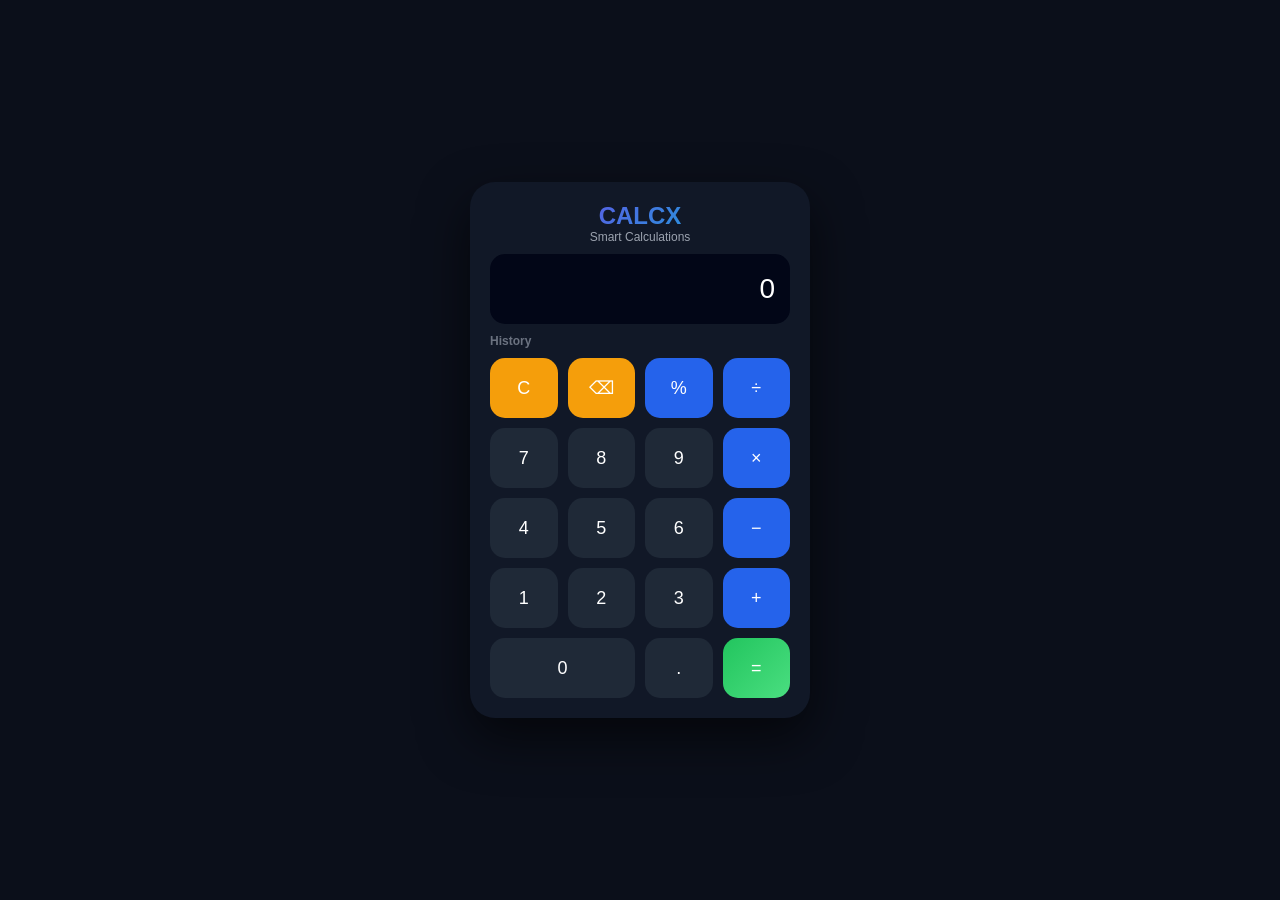
==== index.html @ fdb530c4 "Add files via upload" ====
<!DOCTYPE html>
<html lang="en">
<head>
<meta charset="UTF-8">
<meta name="viewport" content="width=device-width, initial-scale=1.0">
<title>CALCX</title>

<link rel="stylesheet" href="style.css">
</head>

<body>

<div class="app">

    <!-- Header -->
    <div class="header">
        <h1>CALCX</h1>
        <p>Smart Calculations</p>
    </div>

    <!-- Display -->
    <div class="display">
        <input type="text" id="display" disabled>
    </div>

    <!-- History -->
    <div class="history">
        <h3>History</h3>
        <ul id="historyList"></ul>
    </div>

    <!-- Buttons -->
    <div class="buttons">

        <button onclick="clearAll()" class="function">C</button>
        <button onclick="deleteLast()" class="function">⌫</button>
        <button onclick="append('%')" class="operator">%</button>
        <button onclick="append('/')" class="operator">÷</button>

        <button onclick="append('7')">7</button>
        <button onclick="append('8')">8</button>
        <button onclick="append('9')">9</button>
        <button onclick="append('*')" class="operator">×</button>

        <button onclick="append('4')">4</button>
        <button onclick="append('5')">5</button>
        <button onclick="append('6')">6</button>
        <button onclick="append('-')" class="operator">−</button>

        <button onclick="append('1')">1</button>
        <button onclick="append('2')">2</button>
        <button onclick="append('3')">3</button>
        <button onclick="append('+')" class="operator">+</button>

        <button onclick="append('0')" class="zero">0</button>
        <button onclick="append('.')">.</button>
        <button onclick="calculate()" class="equal">=</button>

    </div>

</div>

<audio id="clickSound" src="click.mp3"></audio>

<script src="script.js"></script>
</body>
</html>
---- style.css ----
:root {
    --bg: #0b0f1a;
    --card: #111827;
    --accent: linear-gradient(135deg, #7c3aed, #06b6d4);
    --btn: #1f2937;
    --text: #ffffff;
}

* {
    margin: 0;
    padding: 0;
    box-sizing: border-box;
    font-family: 'Segoe UI', sans-serif;
}

body {
    background: var(--bg);
    display: flex;
    justify-content: center;
    align-items: center;
    height: 100vh;
}

/* App container */
.app {
    width: 340px;
    background: var(--card);
    border-radius: 25px;
    padding: 20px;
    box-shadow: 0 20px 50px rgba(0,0,0,0.6);
}

/* Header */
.header {
    text-align: center;
    margin-bottom: 10px;
}

.header h1 {
    font-size: 24px;
    background: var(--accent);
    -webkit-background-clip: text;
    color: transparent;
}

.header p {
    font-size: 12px;
    color: #9ca3af;
}

/* Display */
.display input {
    width: 100%;
    height: 70px;
    background: #020617;
    border: none;
    border-radius: 15px;
    color: white;
    font-size: 28px;
    text-align: right;
    padding: 15px;
    margin-bottom: 10px;
}

/* History */
.history {
    max-height: 120px;
    overflow-y: auto;
    margin-bottom: 10px;
}

.history h3 {
    font-size: 12px;
    color: #6b7280;
}

.history li {
    font-size: 13px;
    padding: 3px 0;
    border-bottom: 1px solid rgba(255,255,255,0.05);
}

/* Buttons */
.buttons {
    display: grid;
    grid-template-columns: repeat(4, 1fr);
    gap: 10px;
}

button {
    height: 60px;
    border: none;
    border-radius: 15px;
    background: var(--btn);
    color: white;
    font-size: 18px;
    cursor: pointer;
    transition: 0.2s;
}

button:hover {
    transform: scale(1.05);
}

/* Special */
.operator {
    background: #2563eb;
}

.function {
    background: #f59e0b;
}

.equal {
    background: linear-gradient(135deg, #22c55e, #4ade80);
}

.zero {
    grid-column: span 2;
}
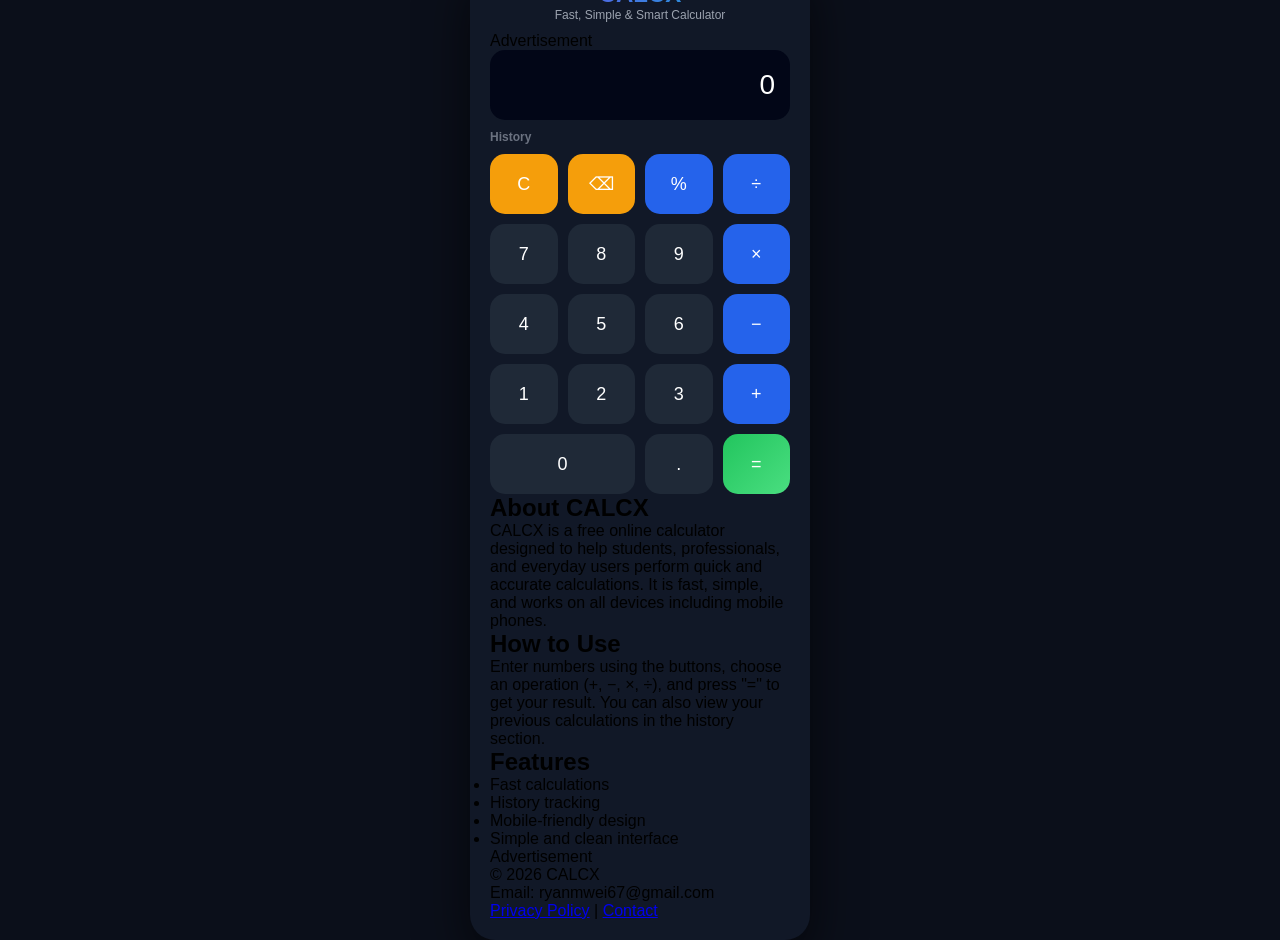
==== commit 0019c887: "Revamp index.html for CALCX calculator Updated the layout and content of the CALCX calculator page, " ====
--- a/index.html
+++ b/index.html
@@ -3,7 +3,7 @@
 <head>
 <meta charset="UTF-8">
 <meta name="viewport" content="width=device-width, initial-scale=1.0">
-<title>CALCX</title>
+<title>CALCX - Smart Calculator</title>
 
 <link rel="stylesheet" href="style.css">
 </head>
@@ -13,50 +13,96 @@
 <div class="app">
 
     <!-- Header -->
-    <div class="header">
+    <header class="header">
         <h1>CALCX</h1>
-        <p>Smart Calculations</p>
+        <p>Fast, Simple & Smart Calculator</p>
+    </header>
+
+    <!-- Top Ad Space -->
+    <div class="ad-space">
+        <!-- AdSense code will go here -->
+        <p>Advertisement</p>
     </div>
 
-    <!-- Display -->
-    <div class="display">
-        <input type="text" id="display" disabled>
+    <!-- Calculator -->
+    <section class="calculator">
+
+        <div class="display">
+            <input type="text" id="display" disabled>
+        </div>
+
+        <div class="history">
+            <h3>History</h3>
+            <ul id="historyList"></ul>
+        </div>
+
+        <div class="buttons">
+            <button onclick="clearAll()" class="function">C</button>
+            <button onclick="deleteLast()" class="function">⌫</button>
+            <button onclick="append('%')" class="operator">%</button>
+            <button onclick="append('/')" class="operator">÷</button>
+
+            <button onclick="append('7')">7</button>
+            <button onclick="append('8')">8</button>
+            <button onclick="append('9')">9</button>
+            <button onclick="append('*')" class="operator">×</button>
+
+            <button onclick="append('4')">4</button>
+            <button onclick="append('5')">5</button>
+            <button onclick="append('6')">6</button>
+            <button onclick="append('-')" class="operator">−</button>
+
+            <button onclick="append('1')">1</button>
+            <button onclick="append('2')">2</button>
+            <button onclick="append('3')">3</button>
+            <button onclick="append('+')" class="operator">+</button>
+
+            <button onclick="append('0')" class="zero">0</button>
+            <button onclick="append('.')">.</button>
+            <button onclick="calculate()" class="equal">=</button>
+        </div>
+
+    </section>
+
+    <!-- About Section -->
+    <section class="content">
+        <h2>About CALCX</h2>
+        <p>
+            CALCX is a free online calculator designed to help students, professionals, 
+            and everyday users perform quick and accurate calculations. It is fast, simple, 
+            and works on all devices including mobile phones.
+        </p>
+
+        <h2>How to Use</h2>
+        <p>
+            Enter numbers using the buttons, choose an operation (+, −, ×, ÷), 
+            and press "=" to get your result. You can also view your previous calculations 
+            in the history section.
+        </p>
+
+        <h2>Features</h2>
+        <ul>
+            <li>Fast calculations</li>
+            <li>History tracking</li>
+            <li>Mobile-friendly design</li>
+            <li>Simple and clean interface</li>
+        </ul>
+    </section>
+
+    <!-- Bottom Ad Space -->
+    <div class="ad-space">
+        <p>Advertisement</p>
     </div>
 
-    <!-- History -->
-    <div class="history">
-        <h3>History</h3>
-        <ul id="historyList"></ul>
-    </div>
-
-    <!-- Buttons -->
-    <div class="buttons">
-
-        <button onclick="clearAll()" class="function">C</button>
-        <button onclick="deleteLast()" class="function">⌫</button>
-        <button onclick="append('%')" class="operator">%</button>
-        <button onclick="append('/')" class="operator">÷</button>
-
-        <button onclick="append('7')">7</button>
-        <button onclick="append('8')">8</button>
-        <button onclick="append('9')">9</button>
-        <button onclick="append('*')" class="operator">×</button>
-
-        <button onclick="append('4')">4</button>
-        <button onclick="append('5')">5</button>
-        <button onclick="append('6')">6</button>
-        <button onclick="append('-')" class="operator">−</button>
-
-        <button onclick="append('1')">1</button>
-        <button onclick="append('2')">2</button>
-        <button onclick="append('3')">3</button>
-        <button onclick="append('+')" class="operator">+</button>
-
-        <button onclick="append('0')" class="zero">0</button>
-        <button onclick="append('.')">.</button>
-        <button onclick="calculate()" class="equal">=</button>
-
-    </div>
+    <!-- Footer -->
+    <footer class="footer">
+        <p>© 2026 CALCX</p>
+        <p>Email: ryanmwei67@gmail.com</p>
+        <p>
+            <a href="#">Privacy Policy</a> |
+            <a href="#">Contact</a>
+        </p>
+    </footer>
 
 </div>
 
@@ -64,4 +110,4 @@
 
 <script src="script.js"></script>
 </body>
-</html>+</html>
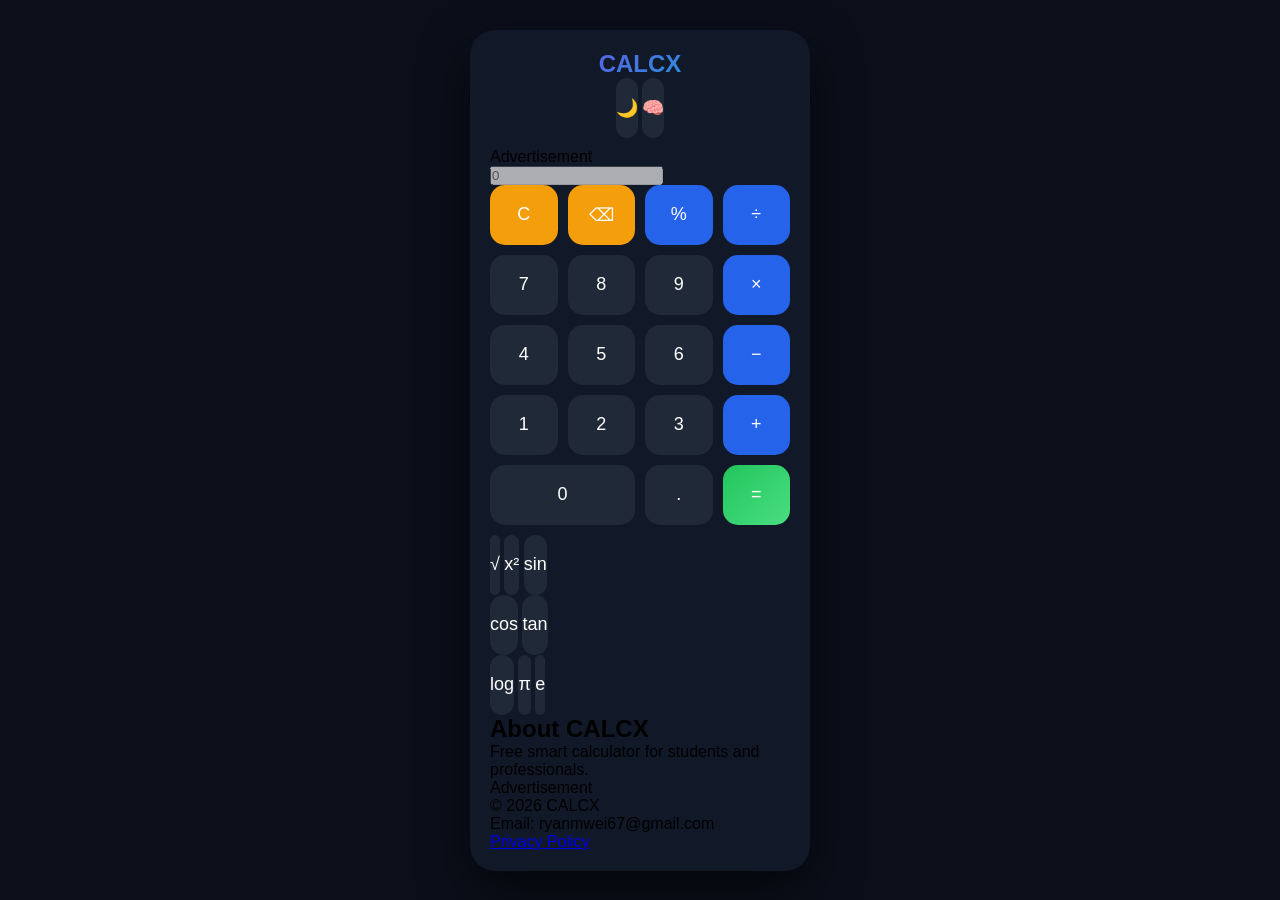
==== commit 7fc1bc07: "Enhance calculator with theme toggle and scientific mode Added theme toggle and scientific mode butt" ====
--- a/index.html
+++ b/index.html
@@ -6,6 +6,11 @@
 <title>CALCX - Smart Calculator</title>
 
 <link rel="stylesheet" href="style.css">
+
+<!-- AdSense (AFTER APPROVAL ONLY) -->
+<script async src="https://pagead2.googlesyndication.com/pagead/js/adsbygoogle.js?client=ca-pub-XXXXXXXXXXXX"
+crossorigin="anonymous"></script>
+
 </head>
 
 <body>
@@ -15,28 +20,25 @@
     <!-- Header -->
     <header class="header">
         <h1>CALCX</h1>
-        <p>Fast, Simple & Smart Calculator</p>
+        <div class="header-buttons">
+            <button onclick="toggleTheme()">🌙</button>
+            <button onclick="toggleScientific()">🧠</button>
+        </div>
     </header>
 
-    <!-- Top Ad Space -->
+    <!-- Top Ad -->
     <div class="ad-space">
-        <!-- AdSense code will go here -->
         <p>Advertisement</p>
     </div>
 
     <!-- Calculator -->
     <section class="calculator">
 
-        <div class="display">
-            <input type="text" id="display" disabled>
-        </div>
-
-        <div class="history">
-            <h3>History</h3>
-            <ul id="historyList"></ul>
-        </div>
+        <input type="text" id="display" disabled>
 
         <div class="buttons">
+
+            <!-- Basic -->
             <button onclick="clearAll()" class="function">C</button>
             <button onclick="deleteLast()" class="function">⌫</button>
             <button onclick="append('%')" class="operator">%</button>
@@ -60,36 +62,30 @@
             <button onclick="append('0')" class="zero">0</button>
             <button onclick="append('.')">.</button>
             <button onclick="calculate()" class="equal">=</button>
+
+            <!-- Scientific -->
+            <div id="scientific" class="hidden">
+                <button onclick="append('Math.sqrt(')">√</button>
+                <button onclick="append('**2')">x²</button>
+                <button onclick="append('Math.sin(')">sin</button>
+                <button onclick="append('Math.cos(')">cos</button>
+                <button onclick="append('Math.tan(')">tan</button>
+                <button onclick="append('Math.log10(')">log</button>
+                <button onclick="append('Math.PI')">π</button>
+                <button onclick="append('Math.E')">e</button>
+            </div>
+
         </div>
 
     </section>
 
-    <!-- About Section -->
+    <!-- Content -->
     <section class="content">
         <h2>About CALCX</h2>
-        <p>
-            CALCX is a free online calculator designed to help students, professionals, 
-            and everyday users perform quick and accurate calculations. It is fast, simple, 
-            and works on all devices including mobile phones.
-        </p>
-
-        <h2>How to Use</h2>
-        <p>
-            Enter numbers using the buttons, choose an operation (+, −, ×, ÷), 
-            and press "=" to get your result. You can also view your previous calculations 
-            in the history section.
-        </p>
-
-        <h2>Features</h2>
-        <ul>
-            <li>Fast calculations</li>
-            <li>History tracking</li>
-            <li>Mobile-friendly design</li>
-            <li>Simple and clean interface</li>
-        </ul>
+        <p>Free smart calculator for students and professionals.</p>
     </section>
 
-    <!-- Bottom Ad Space -->
+    <!-- Bottom Ad -->
     <div class="ad-space">
         <p>Advertisement</p>
     </div>
@@ -98,10 +94,7 @@
     <footer class="footer">
         <p>© 2026 CALCX</p>
         <p>Email: ryanmwei67@gmail.com</p>
-        <p>
-            <a href="#">Privacy Policy</a> |
-            <a href="#">Contact</a>
-        </p>
+        <a href="privacy.html">Privacy Policy</a>
     </footer>
 
 </div>
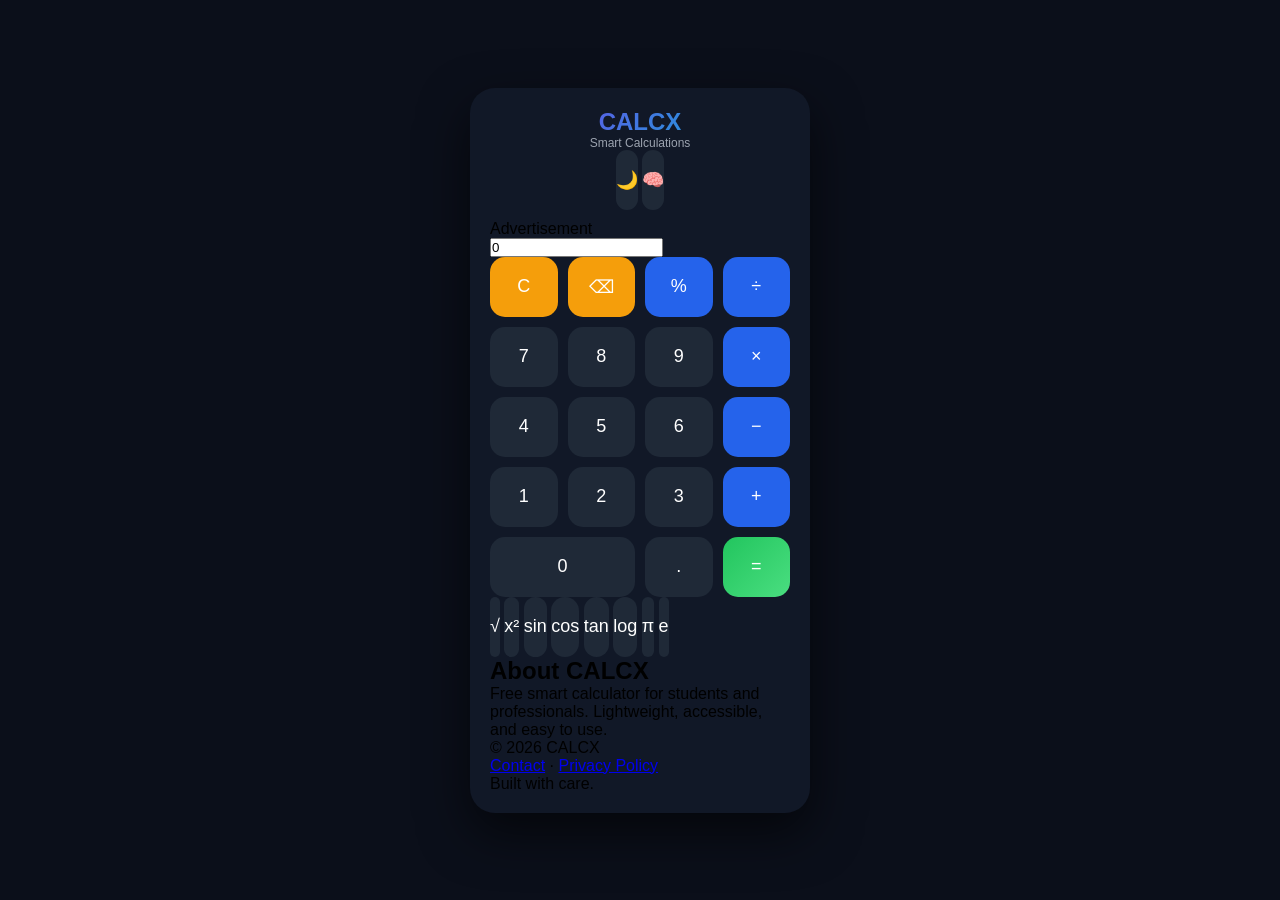
==== commit ebd25702: "Add AdSense script (user-provided client) and polish index.html for accessibility and professionalis" ====
--- a/index.html
+++ b/index.html
@@ -1,106 +1,112 @@
-<!DOCTYPE html>
-<html lang="en">
-<head>
-<meta charset="UTF-8">
-<meta name="viewport" content="width=device-width, initial-scale=1.0">
-<title>CALCX - Smart Calculator</title>
-
-<link rel="stylesheet" href="style.css">
-
-<!-- AdSense (AFTER APPROVAL ONLY) -->
-<script async src="https://pagead2.googlesyndication.com/pagead/js/adsbygoogle.js?client=ca-pub-XXXXXXXXXXXX"
-crossorigin="anonymous"></script>
-
-</head>
-
-<body>
-
-<div class="app">
-
-    <!-- Header -->
-    <header class="header">
-        <h1>CALCX</h1>
-        <div class="header-buttons">
-            <button onclick="toggleTheme()">🌙</button>
-            <button onclick="toggleScientific()">🧠</button>
-        </div>
-    </header>
-
-    <!-- Top Ad -->
-    <div class="ad-space">
-        <p>Advertisement</p>
-    </div>
-
-    <!-- Calculator -->
-    <section class="calculator">
-
-        <input type="text" id="display" disabled>
-
-        <div class="buttons">
-
-            <!-- Basic -->
-            <button onclick="clearAll()" class="function">C</button>
-            <button onclick="deleteLast()" class="function">⌫</button>
-            <button onclick="append('%')" class="operator">%</button>
-            <button onclick="append('/')" class="operator">÷</button>
-
-            <button onclick="append('7')">7</button>
-            <button onclick="append('8')">8</button>
-            <button onclick="append('9')">9</button>
-            <button onclick="append('*')" class="operator">×</button>
-
-            <button onclick="append('4')">4</button>
-            <button onclick="append('5')">5</button>
-            <button onclick="append('6')">6</button>
-            <button onclick="append('-')" class="operator">−</button>
-
-            <button onclick="append('1')">1</button>
-            <button onclick="append('2')">2</button>
-            <button onclick="append('3')">3</button>
-            <button onclick="append('+')" class="operator">+</button>
-
-            <button onclick="append('0')" class="zero">0</button>
-            <button onclick="append('.')">.</button>
-            <button onclick="calculate()" class="equal">=</button>
-
-            <!-- Scientific -->
-            <div id="scientific" class="hidden">
-                <button onclick="append('Math.sqrt(')">√</button>
-                <button onclick="append('**2')">x²</button>
-                <button onclick="append('Math.sin(')">sin</button>
-                <button onclick="append('Math.cos(')">cos</button>
-                <button onclick="append('Math.tan(')">tan</button>
-                <button onclick="append('Math.log10(')">log</button>
-                <button onclick="append('Math.PI')">π</button>
-                <button onclick="append('Math.E')">e</button>
-            </div>
-
-        </div>
-
-    </section>
-
-    <!-- Content -->
-    <section class="content">
-        <h2>About CALCX</h2>
-        <p>Free smart calculator for students and professionals.</p>
-    </section>
-
-    <!-- Bottom Ad -->
-    <div class="ad-space">
-        <p>Advertisement</p>
-    </div>
-
-    <!-- Footer -->
-    <footer class="footer">
-        <p>© 2026 CALCX</p>
-        <p>Email: ryanmwei67@gmail.com</p>
-        <a href="privacy.html">Privacy Policy</a>
-    </footer>
-
-</div>
-
-<audio id="clickSound" src="click.mp3"></audio>
-
-<script src="script.js"></script>
-</body>
-</html>
+<!DOCTYPE html>
+<html lang="en">
+<head>
+  <meta charset="UTF-8">
+  <meta name="viewport" content="width=device-width, initial-scale=1.0">
+  <meta name="description" content="CALCX — a lightweight, accessible smart calculator for students and professionals.">
+  <title>CALCX - Smart Calculator</title>
+
+  <link rel="icon" href="favicon.ico">
+  <link rel="stylesheet" href="style.css">
+
+  <script async src="https://pagead2.googlesyndication.com/pagead/js/adsbygoogle.js?client=ca-pub-6606458301561565"
+     crossorigin="anonymous"></script>
+
+</head>
+
+<body>
+
+  <div class="app">
+
+    <header class="header" role="banner">
+      <div class="header-left">
+        <h1>CALCX</h1>
+        <p class="tagline">Smart Calculations</p>
+      </div>
+      <div class="header-actions">
+        <button type="button" onclick="toggleTheme()" aria-label="Toggle theme">🌙</button>
+        <button type="button" onclick="toggleScientific()" aria-label="Toggle scientific mode">🧠</button>
+      </div>
+    </header>
+
+    <main role="main">
+
+      <!-- Top Ad -->
+      <div class="ad-space" aria-hidden="true">
+        <!-- Ad slot (rendered after AdSense approval) -->
+        <p>Advertisement</p>
+      </div>
+
+      <section class="calculator" aria-label="Calculator">
+
+        <!-- Display: readonly so results can be copied and screen readers can access value -->
+        <input type="text" id="display" readonly aria-label="Calculator display" />
+
+        <div class="buttons" role="group" aria-label="Calculator buttons">
+
+          <!-- Basic row -->
+          <button type="button" onclick="clearAll()" class="function" aria-label="Clear">C</button>
+          <button type="button" onclick="deleteLast()" class="function" aria-label="Delete last">⌫</button>
+          <button type="button" onclick="append('%')" class="operator" aria-label="Percent">%</button>
+          <button type="button" onclick="append('/')" class="operator" aria-label="Divide">÷</button>
+
+          <!-- Numbers and operators -->
+          <button type="button" onclick="append('7')" aria-label="Seven">7</button>
+          <button type="button" onclick="append('8')" aria-label="Eight">8</button>
+          <button type="button" onclick="append('9')" aria-label="Nine">9</button>
+          <button type="button" onclick="append('*')" class="operator" aria-label="Multiply">×</button>
+
+          <button type="button" onclick="append('4')" aria-label="Four">4</button>
+          <button type="button" onclick="append('5')" aria-label="Five">5</button>
+          <button type="button" onclick="append('6')" aria-label="Six">6</button>
+          <button type="button" onclick="append('-')" class="operator" aria-label="Minus">−</button>
+
+          <button type="button" onclick="append('1')" aria-label="One">1</button>
+          <button type="button" onclick="append('2')" aria-label="Two">2</button>
+          <button type="button" onclick="append('3')" aria-label="Three">3</button>
+          <button type="button" onclick="append('+')" class="operator" aria-label="Plus">+</button>
+
+          <button type="button" onclick="append('0')" class="zero" aria-label="Zero">0</button>
+          <button type="button" onclick="append('.')" aria-label="Decimal">.</button>
+          <button type="button" onclick="calculate()" class="equal" aria-label="Equals">=</button>
+
+        </div>
+
+        <!-- Scientific panel (initially hidden) -->
+        <div id="scientific" class="hidden" aria-hidden="true">
+          <button type="button" onclick="append('Math.sqrt(')">√</button>
+          <button type="button" onclick="append('**2')">x²</button>
+          <button type="button" onclick="append('Math.sin(')">sin</button>
+          <button type="button" onclick="append('Math.cos(')">cos</button>
+          <button type="button" onclick="append('Math.tan(')">tan</button>
+          <button type="button" onclick="append('Math.log10(')">log</button>
+          <button type="button" onclick="append('Math.PI')">π</button>
+          <button type="button" onclick="append('Math.E')">e</button>
+        </div>
+
+      </section>
+
+      <section class="content">
+        <h2>About CALCX</h2>
+        <p>Free smart calculator for students and professionals. Lightweight, accessible, and easy to use.</p>
+      </section>
+
+    </main>
+
+    <footer class="footer" role="contentinfo">
+      <div class="footer-left">
+        <p>© 2026 CALCX</p>
+        <p><a href="mailto:ryanmwei67@gmail.com">Contact</a> · <a href="privacy.html">Privacy Policy</a></p>
+      </div>
+      <div class="footer-right">
+        <p>Built with care.</p>
+      </div>
+    </footer>
+
+  </div>
+
+  <audio id="clickSound" src="click.mp3" preload="auto"></audio>
+
+  <script src="script.js"></script>
+</body>
+</html>
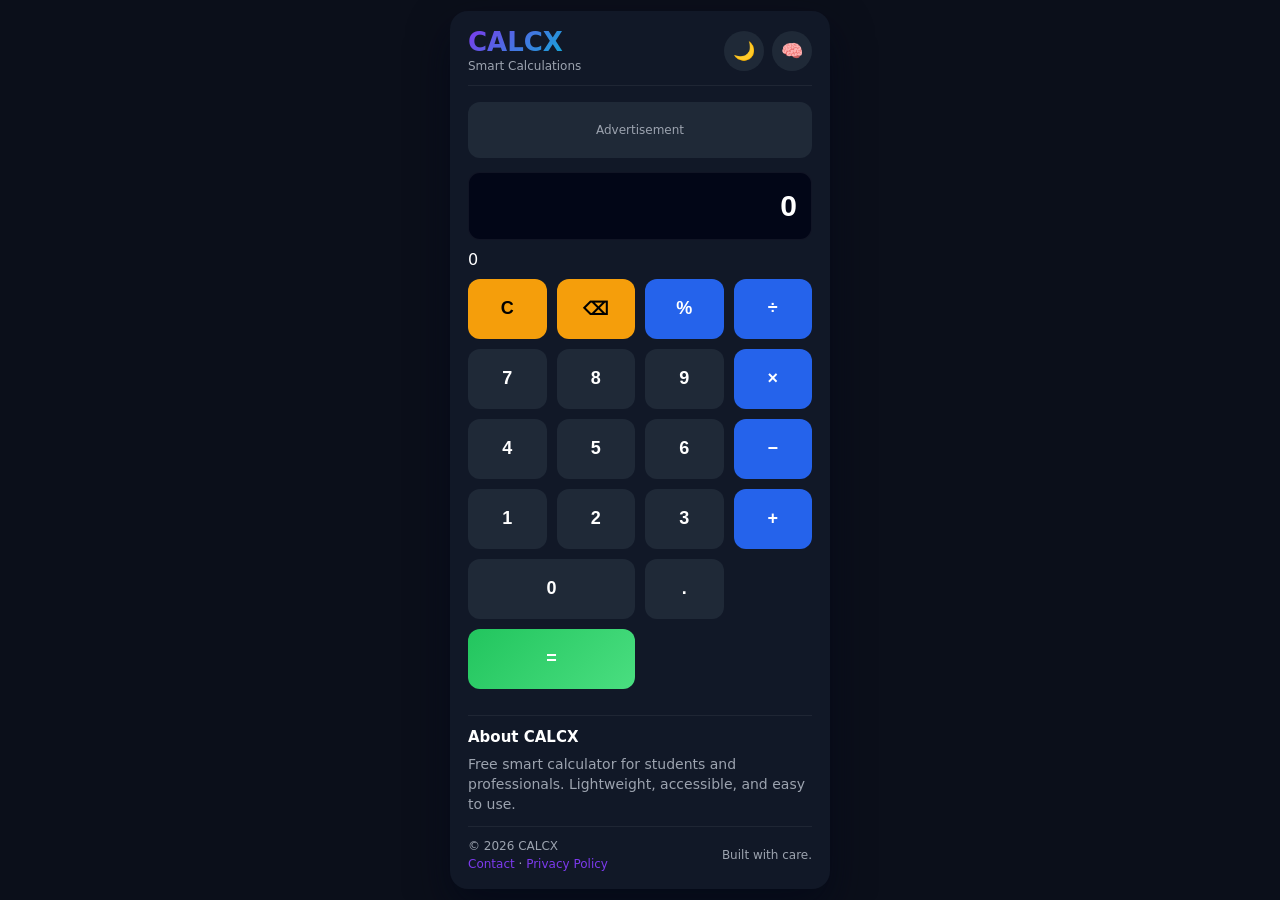
==== commit eb613033: "feat: add ARIA states and sr-live region for better accessibility" ====
--- a/index.html
+++ b/index.html
@@ -24,8 +24,11 @@
         <p class="tagline">Smart Calculations</p>
       </div>
       <div class="header-actions">
-        <button type="button" onclick="toggleTheme()" aria-label="Toggle theme">🌙</button>
-        <button type="button" onclick="toggleScientific()" aria-label="Toggle scientific mode">🧠</button>
+        <!-- Theme toggle: aria-pressed reflects whether light theme is active. -->
+        <button id="themeToggle" type="button" onclick="toggleTheme()" aria-label="Toggle theme" aria-pressed="false">🌙</button>
+
+        <!-- Scientific toggle: aria-controls points to the panel it toggles; aria-expanded reflects state -->
+        <button id="scientificToggle" type="button" onclick="toggleScientific()" aria-label="Toggle scientific mode" aria-pressed="false" aria-controls="scientific" aria-expanded="false">🧠</button>
       </div>
     </header>
 
@@ -39,8 +42,13 @@
 
       <section class="calculator" aria-label="Calculator">
 
-        <!-- Display: readonly so results can be copied and screen readers can access value -->
-        <input type="text" id="display" readonly aria-label="Calculator display" />
+        <!-- Display: readonly so results can be copied.
+             Keep input for copy/usability; also include a separate live region for screen readers. -->
+        <input type="text" id="display" readonly aria-label="Calculator display" inputmode="decimal" />
+
+        <!-- Live region for assistive tech — update its text whenever the display changes.
+             It's visually hidden but accessible to screen readers. -->
+        <span id="sr-display" class="sr-only" aria-live="polite" aria-atomic="true">0</span>
 
         <div class="buttons" role="group" aria-label="Calculator buttons">
 
--- a/style.css
+++ b/style.css
@@ -1,120 +1,352 @@
-:root {
-    --bg: #0b0f1a;
-    --card: #111827;
-    --accent: linear-gradient(135deg, #7c3aed, #06b6d4);
-    --btn: #1f2937;
-    --text: #ffffff;
-}
-
-* {
-    margin: 0;
-    padding: 0;
-    box-sizing: border-box;
-    font-family: 'Segoe UI', sans-serif;
-}
-
-body {
-    background: var(--bg);
-    display: flex;
-    justify-content: center;
-    align-items: center;
-    height: 100vh;
-}
-
-/* App container */
-.app {
-    width: 340px;
-    background: var(--card);
-    border-radius: 25px;
-    padding: 20px;
-    box-shadow: 0 20px 50px rgba(0,0,0,0.6);
-}
-
-/* Header */
-.header {
-    text-align: center;
-    margin-bottom: 10px;
-}
-
-.header h1 {
-    font-size: 24px;
-    background: var(--accent);
-    -webkit-background-clip: text;
-    color: transparent;
-}
-
-.header p {
-    font-size: 12px;
-    color: #9ca3af;
-}
-
-/* Display */
-.display input {
-    width: 100%;
-    height: 70px;
-    background: #020617;
-    border: none;
-    border-radius: 15px;
-    color: white;
-    font-size: 28px;
-    text-align: right;
-    padding: 15px;
-    margin-bottom: 10px;
-}
-
-/* History */
-.history {
-    max-height: 120px;
-    overflow-y: auto;
-    margin-bottom: 10px;
-}
-
-.history h3 {
-    font-size: 12px;
-    color: #6b7280;
-}
-
-.history li {
-    font-size: 13px;
-    padding: 3px 0;
-    border-bottom: 1px solid rgba(255,255,255,0.05);
-}
-
-/* Buttons */
-.buttons {
-    display: grid;
-    grid-template-columns: repeat(4, 1fr);
-    gap: 10px;
-}
-
-button {
-    height: 60px;
-    border: none;
-    border-radius: 15px;
-    background: var(--btn);
-    color: white;
-    font-size: 18px;
-    cursor: pointer;
-    transition: 0.2s;
-}
-
-button:hover {
-    transform: scale(1.05);
-}
-
-/* Special */
-.operator {
-    background: #2563eb;
-}
-
-.function {
-    background: #f59e0b;
-}
-
-.equal {
-    background: linear-gradient(135deg, #22c55e, #4ade80);
-}
-
-.zero {
-    grid-column: span 2;
-}+/* Cleaned and improved style sheet for CALCX */
+
+/* Theme variables */
+/* Dark theme (default) */
+:root {
+  --bg: #0b0f1a;
+  --card: #111827;
+  --accent-gradient: linear-gradient(135deg, #7c3aed, #06b6d4);
+  --accent-color: #7c3aed; /* single color used for links/outlines */
+  --btn: #1f2937;
+  --text: #ffffff;
+  --text-secondary: #9ca3af;
+  --display-bg: #020617;
+  --operator-bg: #2563eb;
+  --function-bg: #f59e0b;
+  --equal-bg: linear-gradient(135deg, #22c55e, #4ade80);
+  --border-color: rgba(255, 255, 255, 0.06);
+  --focus-ring: rgba(124, 58, 237, 0.18);
+  --card-shadow: 0 18px 40px rgba(2,6,23,0.6);
+}
+
+/* Light theme */
+html[data-theme="light"] {
+  --bg: #f3f4f6;
+  --card: #ffffff;
+  --accent-gradient: linear-gradient(135deg, #7c3aed, #06b6d4);
+  --accent-color: #06b6d4;
+  --btn: #e5e7eb;
+  --text: #1f2937;
+  --text-secondary: #6b7280;
+  --display-bg: #f9fafb;
+  --operator-bg: #3b82f6;
+  --function-bg: #fbbf24;
+  --equal-bg: linear-gradient(135deg, #34d399, #6ee7b7);
+  --border-color: rgba(0, 0, 0, 0.08);
+  --focus-ring: rgba(6, 182, 212, 0.14);
+  --card-shadow: 0 8px 20px rgba(15,23,42,0.08);
+}
+
+/* Base resets */
+* {
+  margin: 0;
+  padding: 0;
+  box-sizing: border-box;
+}
+
+html, body {
+  height: 100%;
+  font-family: 'Segoe UI', Roboto, -apple-system, system-ui, 'Helvetica Neue', Arial, sans-serif;
+  -webkit-font-smoothing: antialiased;
+  -moz-osx-font-smoothing: grayscale;
+}
+
+/* Page background and layout */
+body {
+  background: var(--bg);
+  display: flex;
+  justify-content: center;
+  align-items: center;
+  min-height: 100vh;
+  padding: 16px;
+  transition: background-color 260ms ease;
+  color: var(--text);
+}
+
+/* App container */
+.app {
+  width: 100%;
+  max-width: 380px;
+  background: var(--card);
+  border-radius: 18px;
+  padding: 18px;
+  box-shadow: var(--card-shadow);
+  transition: background-color 260ms ease, box-shadow 260ms ease, transform 160ms ease;
+  isolation: isolate;
+}
+
+/* Header */
+.header {
+  display: flex;
+  justify-content: space-between;
+  align-items: center;
+  margin-bottom: 16px;
+  border-bottom: 1px solid var(--border-color);
+  padding-bottom: 12px;
+}
+
+.header-left h1 {
+  font-size: 26px;
+  line-height: 1;
+  background: var(--accent-gradient);
+  -webkit-background-clip: text;
+  -webkit-text-fill-color: transparent;
+  background-clip: text;
+  margin-bottom: 4px;
+}
+
+.tagline {
+  font-size: 12px;
+  color: var(--text-secondary);
+}
+
+/* Header actions */
+.header-actions {
+  display: flex;
+  gap: 8px;
+}
+
+.header-actions button {
+  width: 40px;
+  height: 40px;
+  border-radius: 50%;
+  font-size: 18px;
+  background: var(--btn);
+  border: 1px solid transparent;
+  cursor: pointer;
+  color: var(--text);
+  display: inline-flex;
+  align-items: center;
+  justify-content: center;
+  transition: transform 160ms ease, background-color 160ms ease, box-shadow 160ms ease;
+}
+
+.header-actions button:hover {
+  transform: translateY(-2px);
+  box-shadow: 0 6px 14px rgba(2,6,23,0.16);
+}
+
+/* Main layout */
+main {
+  display: flex;
+  flex-direction: column;
+  gap: 14px;
+}
+
+/* Ad placeholder */
+.ad-space {
+  min-height: 56px;
+  background: var(--btn);
+  border-radius: 12px;
+  display: flex;
+  align-items: center;
+  justify-content: center;
+  color: var(--text-secondary);
+  font-size: 12px;
+}
+
+/* Calculator */
+.calculator {
+  display: flex;
+  flex-direction: column;
+  gap: 10px;
+}
+
+/* Display */
+#display {
+  width: 100%;
+  height: 68px;
+  background: var(--display-bg);
+  border: 1px solid var(--border-color);
+  border-radius: 12px;
+  color: var(--text);
+  font-size: 30px;
+  font-weight: 600;
+  text-align: right;
+  padding: 12px 14px;
+  caret-color: transparent;
+  overflow: hidden;
+  white-space: nowrap;
+  text-overflow: ellipsis;
+  transition: background-color 200ms ease, border-color 200ms ease;
+}
+
+#display:focus {
+  outline: none;
+  box-shadow: 0 6px 18px var(--focus-ring);
+  border-color: var(--accent-color);
+}
+
+/* Buttons grid */
+.buttons {
+  display: grid;
+  grid-template-columns: repeat(4, 1fr);
+  gap: 10px;
+}
+
+/* Generic button */
+button {
+  height: 60px;
+  border: none;
+  border-radius: 12px;
+  background: var(--btn);
+  color: var(--text);
+  font-size: 18px;
+  font-weight: 600;
+  cursor: pointer;
+  display: inline-flex;
+  align-items: center;
+  justify-content: center;
+  transition: transform 120ms ease, box-shadow 120ms ease, background-color 160ms ease;
+  user-select: none;
+}
+
+button:hover {
+  transform: translateY(-3px);
+  box-shadow: 0 10px 22px rgba(2,6,23,0.14);
+}
+
+button:active {
+  transform: translateY(0);
+  box-shadow: none;
+}
+
+/* Operator buttons */
+button.operator {
+  background: var(--operator-bg);
+  color: #fff;
+  font-weight: 700;
+}
+
+/* Function buttons (C, ⌫, etc.) */
+button.function {
+  background: var(--function-bg);
+  color: #000;
+  font-weight: 700;
+}
+
+/* Equal button - spans 2 columns */
+button.equal {
+  background: var(--equal-bg);
+  grid-column: span 2;
+  font-weight: 700;
+  color: #fff;
+}
+
+/* Zero button spans 2 columns */
+button.zero {
+  grid-column: span 2;
+}
+
+/* Scientific panel */
+#scientific {
+  display: grid;
+  grid-template-columns: repeat(4, 1fr);
+  gap: 10px;
+  margin-top: 10px;
+  padding-top: 10px;
+  border-top: 1px solid var(--border-color);
+}
+
+#scientific button {
+  height: 50px;
+  font-size: 14px;
+  background: var(--operator-bg);
+  color: #fff;
+}
+
+#scientific.hidden {
+  display: none;
+}
+
+/* Content section */
+.content {
+  margin-top: 12px;
+  padding-top: 12px;
+  border-top: 1px solid var(--border-color);
+}
+
+.content h2 {
+  font-size: 15px;
+  color: var(--text);
+  margin-bottom: 8px;
+}
+
+.content p {
+  font-size: 14px;
+  color: var(--text-secondary);
+  line-height: 1.45;
+}
+
+/* Footer */
+.footer {
+  display: flex;
+  justify-content: space-between;
+  align-items: center;
+  margin-top: 12px;
+  padding-top: 12px;
+  border-top: 1px solid var(--border-color);
+  font-size: 12px;
+  gap: 12px;
+}
+
+.footer-left,
+.footer-right {
+  display: flex;
+  flex-direction: column;
+  gap: 4px;
+}
+
+.footer p {
+  color: var(--text-secondary);
+  margin: 0;
+  font-size: 12px;
+}
+
+.footer a {
+  color: var(--accent-color);
+  text-decoration: none;
+  transition: opacity 160ms ease, text-decoration 160ms ease;
+}
+
+.footer a:hover,
+.footer a:focus {
+  opacity: 0.9;
+  text-decoration: underline;
+}
+
+/* Focus states for accessibility */
+button:focus,
+a:focus {
+  outline: 3px solid var(--focus-ring);
+  outline-offset: 2px;
+}
+
+/* Responsive adjustments */
+@media (max-width: 480px) {
+  .app {
+    width: 100%;
+    max-width: none;
+    border-radius: 14px;
+    padding: 14px;
+  }
+
+  .header-left h1 {
+    font-size: 22px;
+  }
+
+  #display {
+    height: 60px;
+    font-size: 26px;
+  }
+
+  button {
+    height: 54px;
+    font-size: 16px;
+  }
+
+  .footer {
+    flex-direction: column;
+    align-items: flex-start;
+  }
+}
